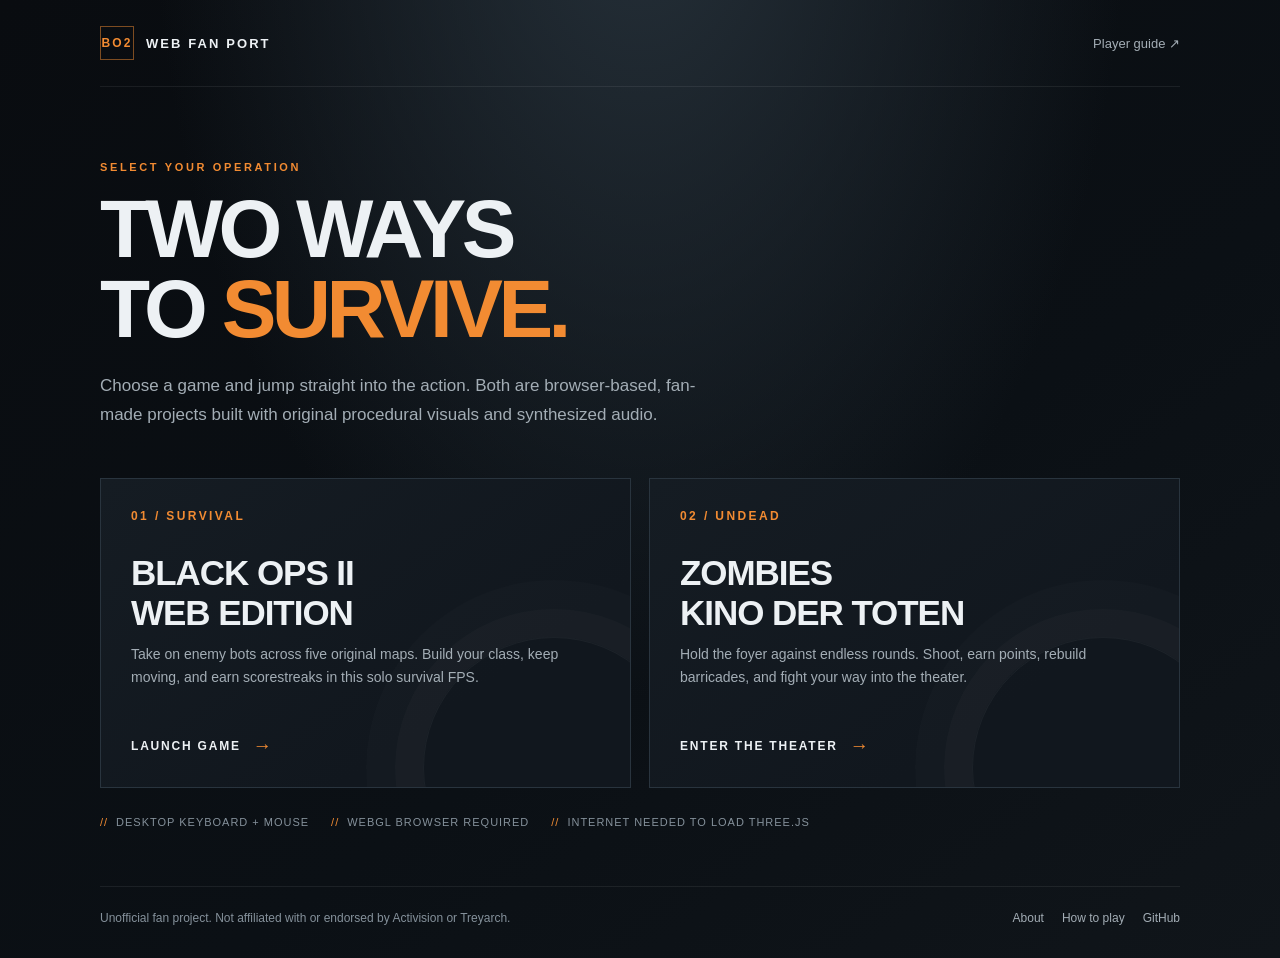
==== index.html @ 21135d01 "Add GitHub Pages game landing page" ====
<!doctype html>
<html lang="en">
<head>
  <meta charset="utf-8">
  <meta name="viewport" content="width=device-width, initial-scale=1">
  <meta name="theme-color" content="#090c10">
  <meta name="description" content="Choose your mission: a browser-based BO2-inspired survival FPS or Kino der Toten Zombies.">
  <title>BO2 Web Fan Port — Choose Your Mission</title>
  <style>
    :root {
      color-scheme: dark;
      --bg: #090c10;
      --panel: #11171e;
      --panel-hover: #161f28;
      --line: #29343e;
      --text: #edf1f4;
      --muted: #a3adb5;
      --orange: #f28b32;
      --red: #d35442;
      font-family: "Segoe UI", Arial, sans-serif;
    }
    * { box-sizing: border-box; }
    body {
      min-height: 100vh;
      margin: 0;
      color: var(--text);
      background:
        radial-gradient(ellipse at 50% -15%, #26313a 0, transparent 54%),
        linear-gradient(145deg, #090c10, #0b1015 60%, #10151a);
    }
    a { color: inherit; }
    .shell { width: min(1080px, calc(100% - 40px)); margin: 0 auto; }
    header { display: flex; align-items: center; justify-content: space-between; padding: 26px 0; border-bottom: 1px solid #ffffff12; }
    .brand { display: flex; gap: 12px; align-items: center; font-size: 13px; font-weight: 800; letter-spacing: .16em; text-transform: uppercase; }
    .mark { display: grid; width: 34px; height: 34px; place-items: center; border: 1px solid #f28b3280; color: var(--orange); font-size: 12px; }
    .top-link { color: var(--muted); font-size: 13px; text-decoration: none; }
    .top-link:hover, .text-link:hover { color: var(--orange); }
    main { padding: 74px 0 58px; }
    .eyebrow { margin: 0 0 16px; color: var(--orange); font-size: 11px; font-weight: 800; letter-spacing: .24em; text-transform: uppercase; }
    h1 { max-width: 780px; margin: 0; font-size: clamp(42px, 8vw, 82px); line-height: .98; letter-spacing: -.055em; text-transform: uppercase; }
    h1 span { color: var(--orange); }
    .intro { max-width: 620px; margin: 22px 0 0; color: var(--muted); font-size: 17px; line-height: 1.7; }
    .missions { display: grid; grid-template-columns: repeat(2, minmax(0, 1fr)); gap: 18px; margin-top: 48px; }
    .card { position: relative; display: flex; min-height: 310px; flex-direction: column; align-items: flex-start; overflow: hidden; padding: 30px; border: 1px solid var(--line); background: linear-gradient(145deg, #151c23, var(--panel) 70%); text-decoration: none; transition: border-color .2s, transform .2s, background .2s; }
    .card:hover { transform: translateY(-4px); border-color: #f28b3280; background: linear-gradient(145deg, #1b252e, var(--panel-hover) 70%); }
    .card::after { position: absolute; right: -55px; bottom: -112px; width: 260px; height: 260px; border: 1px solid #ffffff0c; border-radius: 50%; box-shadow: 0 0 0 28px #ffffff05, 0 0 0 57px #ffffff03; content: ""; pointer-events: none; }
    .index { color: var(--orange); font-size: 12px; font-weight: 800; letter-spacing: .2em; }
    .card h2 { margin: 30px 0 10px; font-size: clamp(25px, 4vw, 35px); letter-spacing: -.03em; text-transform: uppercase; }
    .card p { max-width: 430px; margin: 0 0 26px; color: var(--muted); font-size: 14px; line-height: 1.7; }
    .launch { display: inline-flex; align-items: center; gap: 12px; margin-top: auto; color: var(--text); font-size: 12px; font-weight: 800; letter-spacing: .15em; text-transform: uppercase; }
    .arrow { color: var(--orange); font-size: 19px; transition: transform .2s; }
    .card:hover .arrow { transform: translateX(5px); }
    .meta { display: flex; flex-wrap: wrap; gap: 10px 22px; margin-top: 28px; color: #85919b; font-size: 11px; letter-spacing: .09em; text-transform: uppercase; }
    .meta span::before { margin-right: 8px; color: var(--orange); content: "//"; }
    footer { display: flex; justify-content: space-between; gap: 20px; padding: 22px 0 30px; border-top: 1px solid #ffffff12; color: #85919b; font-size: 12px; line-height: 1.6; }
    .links { display: flex; gap: 18px; flex-shrink: 0; }
    .text-link { color: var(--muted); text-decoration: none; }
    @media (max-width: 680px) {
      .shell { width: min(100% - 30px, 520px); }
      header { padding: 20px 0; }
      main { padding: 54px 0 42px; }
      .missions { grid-template-columns: 1fr; margin-top: 34px; }
      .card { min-height: 270px; padding: 25px; }
      footer { flex-direction: column; }
    }
  </style>
</head>
<body>
  <div class="shell">
    <header>
      <div class="brand"><span class="mark" aria-hidden="true">BO2</span><span>Web Fan Port</span></div>
      <a class="top-link" href="HOW_TO_PLAY.md">Player guide <span aria-hidden="true">↗</span></a>
    </header>
    <main>
      <p class="eyebrow">Select your operation</p>
      <h1>Two ways<br>to <span>survive.</span></h1>
      <p class="intro">Choose a game and jump straight into the action. Both are browser-based, fan-made projects built with original procedural visuals and synthesized audio.</p>
      <section class="missions" aria-label="Available games">
        <a class="card" href="bo2-web/" aria-label="Play BO2 Web Edition">
          <span class="index">01 / SURVIVAL</span>
          <h2>Black Ops II<br>Web Edition</h2>
          <p>Take on enemy bots across five original maps. Build your class, keep moving, and earn scorestreaks in this solo survival FPS.</p>
          <span class="launch">Launch game <span class="arrow" aria-hidden="true">→</span></span>
        </a>
        <a class="card" href="cod-zombies-web/" aria-label="Play Zombies: Kino der Toten">
          <span class="index">02 / UNDEAD</span>
          <h2>Zombies<br>Kino der Toten</h2>
          <p>Hold the foyer against endless rounds. Shoot, earn points, rebuild barricades, and fight your way into the theater.</p>
          <span class="launch">Enter the theater <span class="arrow" aria-hidden="true">→</span></span>
        </a>
      </section>
      <div class="meta"><span>Desktop keyboard + mouse</span><span>WebGL browser required</span><span>Internet needed to load Three.js</span></div>
    </main>
    <footer>
      <span>Unofficial fan project. Not affiliated with or endorsed by Activision or Treyarch.</span>
      <nav class="links" aria-label="Project links">
        <a class="text-link" href="README.md">About</a>
        <a class="text-link" href="HOW_TO_PLAY.md">How to play</a>
        <a class="text-link" href="https://github.com/storxenon122-cmyk/bo2-webfanport">GitHub</a>
      </nav>
    </footer>
  </div>
</body>
</html>
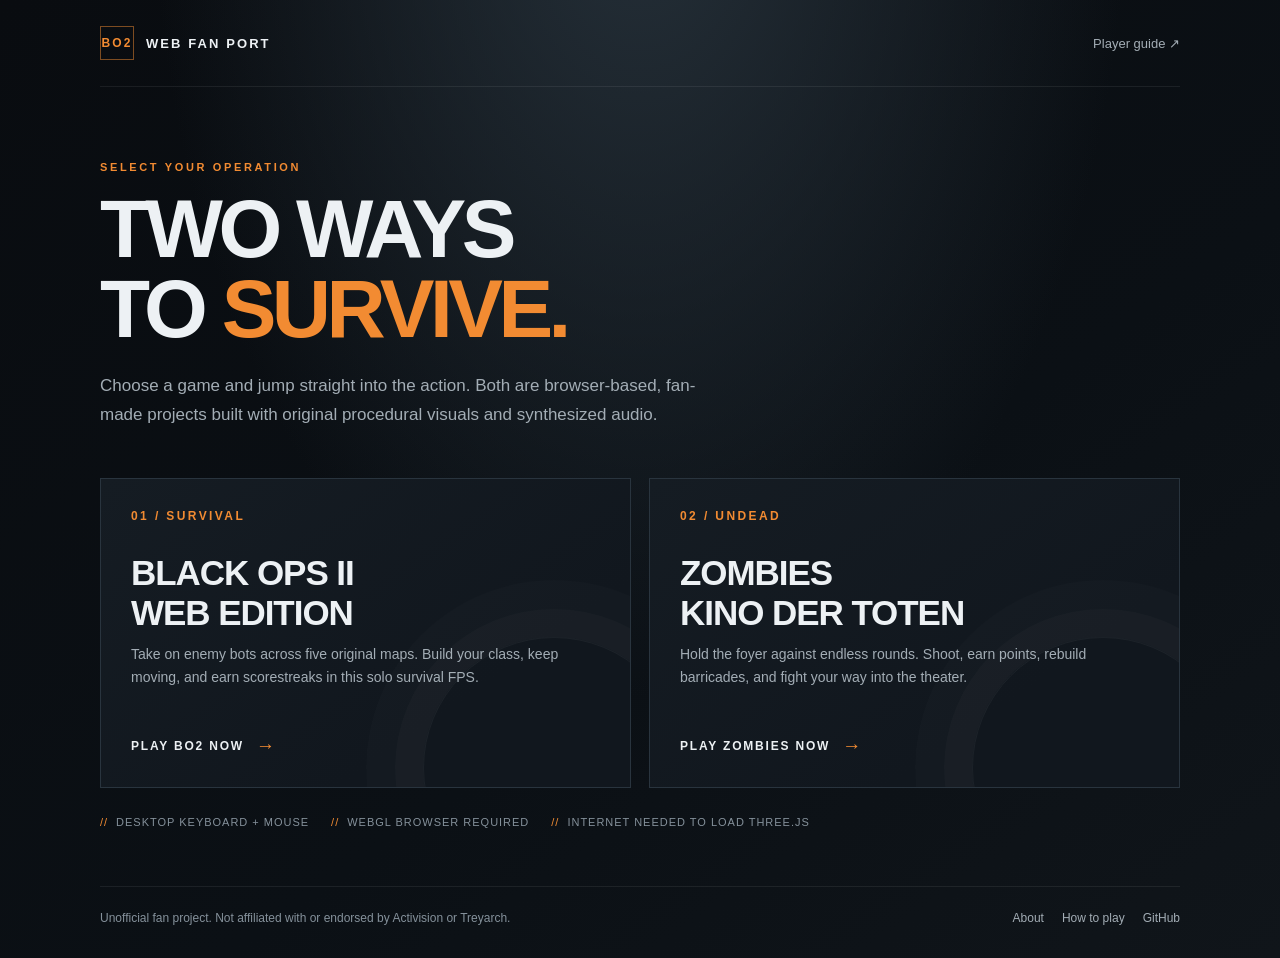
==== commit 2bbb4d69: "Add direct online game links" ====
--- a/index.html
+++ b/index.html
@@ -5,6 +5,7 @@
   <meta name="viewport" content="width=device-width, initial-scale=1">
   <meta name="theme-color" content="#090c10">
   <meta name="description" content="Choose your mission: a browser-based BO2-inspired survival FPS or Kino der Toten Zombies.">
+  <link rel="canonical" href="https://storxenon122-cmyk.github.io/bo2-webfanport/">
   <title>BO2 Web Fan Port — Choose Your Mission</title>
   <style>
     :root {
@@ -76,17 +77,17 @@
       <h1>Two ways<br>to <span>survive.</span></h1>
       <p class="intro">Choose a game and jump straight into the action. Both are browser-based, fan-made projects built with original procedural visuals and synthesized audio.</p>
       <section class="missions" aria-label="Available games">
-        <a class="card" href="bo2-web/" aria-label="Play BO2 Web Edition">
+        <a class="card" href="https://storxenon122-cmyk.github.io/bo2-webfanport/bo2-web/bo2.html" aria-label="Play BO2 Web Edition">
           <span class="index">01 / SURVIVAL</span>
           <h2>Black Ops II<br>Web Edition</h2>
           <p>Take on enemy bots across five original maps. Build your class, keep moving, and earn scorestreaks in this solo survival FPS.</p>
-          <span class="launch">Launch game <span class="arrow" aria-hidden="true">→</span></span>
+          <span class="launch">Play BO2 now <span class="arrow" aria-hidden="true">→</span></span>
         </a>
-        <a class="card" href="cod-zombies-web/" aria-label="Play Zombies: Kino der Toten">
+        <a class="card" href="https://storxenon122-cmyk.github.io/bo2-webfanport/cod-zombies-web/codzom.html" aria-label="Play Zombies: Kino der Toten">
           <span class="index">02 / UNDEAD</span>
           <h2>Zombies<br>Kino der Toten</h2>
           <p>Hold the foyer against endless rounds. Shoot, earn points, rebuild barricades, and fight your way into the theater.</p>
-          <span class="launch">Enter the theater <span class="arrow" aria-hidden="true">→</span></span>
+          <span class="launch">Play Zombies now <span class="arrow" aria-hidden="true">→</span></span>
         </a>
       </section>
       <div class="meta"><span>Desktop keyboard + mouse</span><span>WebGL browser required</span><span>Internet needed to load Three.js</span></div>
